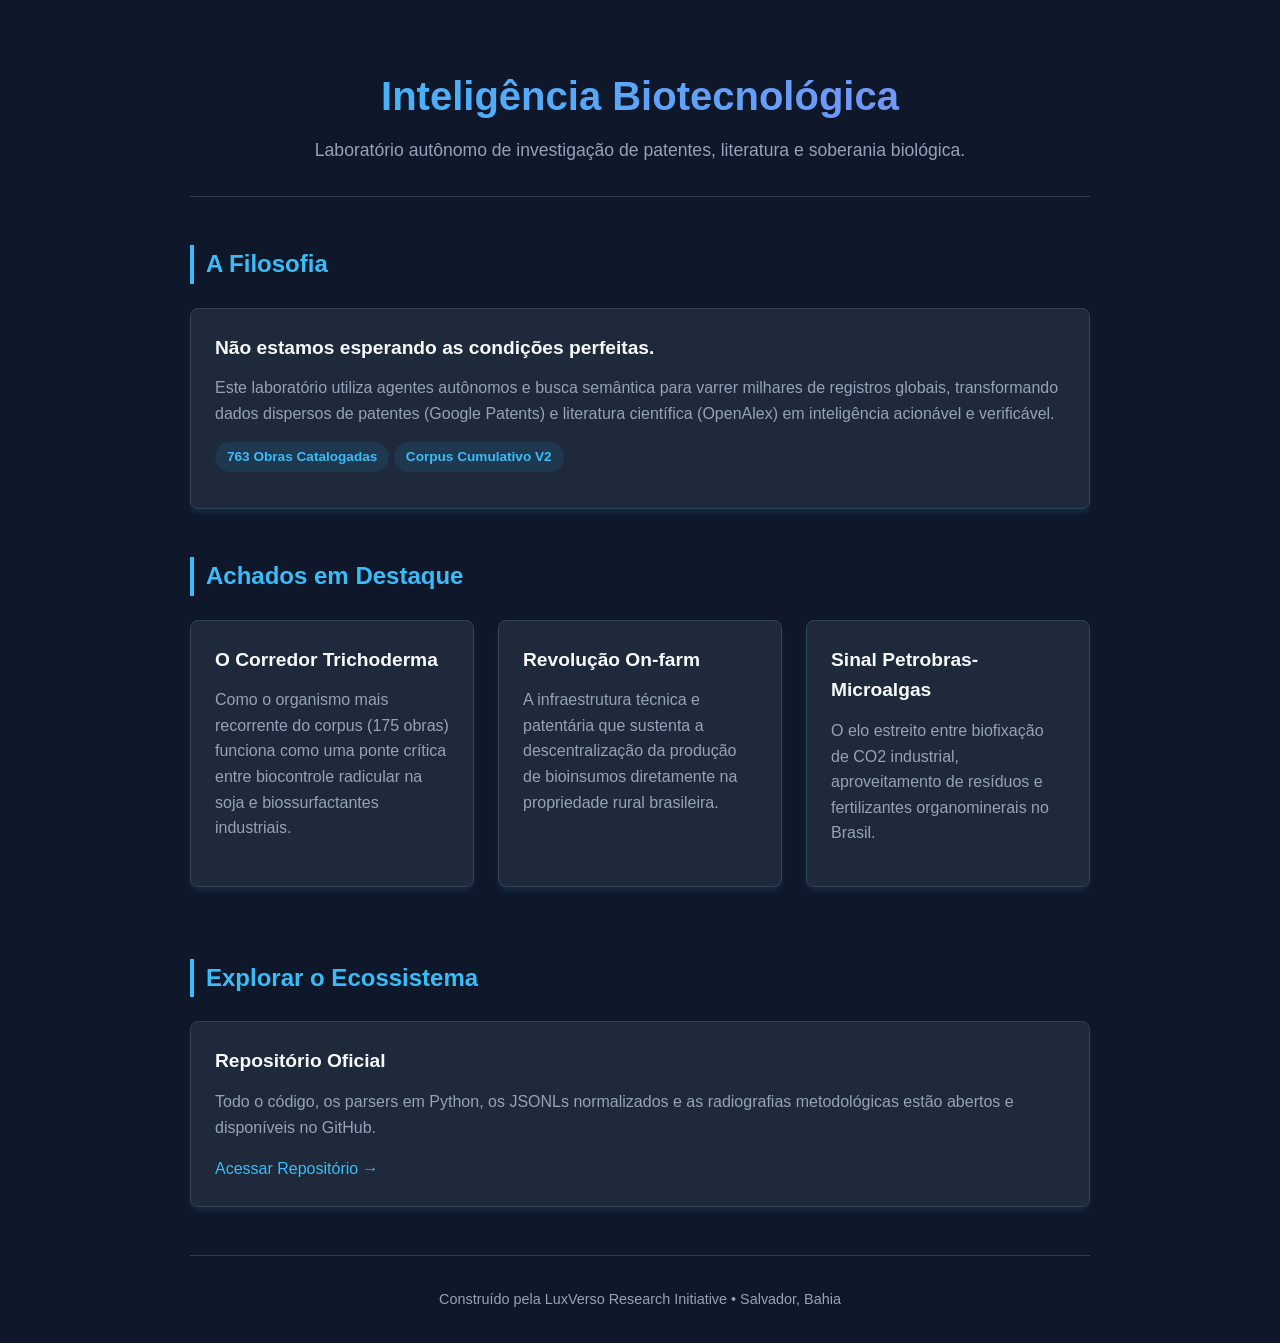
==== site/index.html @ e5f2299e "ci: publish project showcase through GitHub Pages" ====
<!DOCTYPE html>
<html lang="pt-BR">
<head>
    <meta charset="UTF-8">
    <meta name="viewport" content="width=device-width, initial-scale=1.0">
    <title>Inteligência Biotecnológica Agropecuária | Laboratório de Fronteira</title>
    <style>
        :root {
            --bg-color: #0f172a;
            --card-bg: #1e293b;
            --text-primary: #f8fafc;
            --text-secondary: #94a3b8;
            --accent: #38bdf8;
            --accent-glow: rgba(56, 189, 248, 0.15);
            --border: #334155;
        }
        * {
            box-sizing: border-box;
            margin: 0;
            padding: 0;
        }
        body {
            font-family: -apple-system, BlinkMacSystemFont, "Segoe UI", Roboto, Helvetica, Arial, sans-serif;
            background-color: var(--bg-color);
            color: var(--text-primary);
            line-height: 1.6;
            padding: 2rem 1rem;
        }
        .container {
            max-width: 900px;
            margin: 0 auto;
        }
        header {
            text-align: center;
            margin-bottom: 3rem;
            padding: 2rem 0;
            border-bottom: 1px solid var(--border);
        }
        header h1 {
            font-size: 2.5rem;
            margin-bottom: 0.5rem;
            background: linear-gradient(to right, #38bdf8, #818cf8);
            -webkit-background-clip: text;
            -webkit-text-fill-color: transparent;
        }
        header p {
            color: var(--text-secondary);
            font-size: 1.1rem;
        }
        section {
            margin-bottom: 3rem;
        }
        h2 {
            font-size: 1.5rem;
            margin-bottom: 1.5rem;
            color: var(--accent);
            border-left: 4px solid var(--accent);
            padding-left: 0.75rem;
        }
        .card {
            background-color: var(--card-bg);
            border: 1px solid var(--border);
            border-radius: 8px;
            padding: 1.5rem;
            margin-bottom: 1.5rem;
            box-shadow: 0 4px 6px -1px var(--accent-glow);
        }
        .card h3 {
            margin-bottom: 0.75rem;
            font-size: 1.2rem;
        }
        .card p {
            color: var(--text-secondary);
            margin-bottom: 1rem;
        }
        .grid {
            display: grid;
            grid-template-columns: repeat(auto-fit, minmax(280px, 1fr));
            gap: 1.5rem;
        }
        .badge {
            display: inline-block;
            background: rgba(56, 189, 248, 0.1);
            color: var(--accent);
            padding: 0.25rem 0.75rem;
            border-radius: 9999px;
            font-size: 0.85rem;
            font-weight: 600;
            margin-bottom: 0.75rem;
        }
        footer {
            text-align: center;
            padding-top: 2rem;
            border-top: 1px solid var(--border);
            color: var(--text-secondary);
            font-size: 0.9rem;
        }
        a {
            color: var(--accent);
            text-decoration: none;
        }
        a:hover {
            text-decoration: underline;
        }
    </style>
</head>
<body>
    <div class="container">
        <header>
            <h1>Inteligência Biotecnológica</h1>
            <p>Laboratório autônomo de investigação de patentes, literatura e soberania biológica.</p>
        </header>

        <section>
            <h2>A Filosofia</h2>
            <div class="card">
                <h3>Não estamos esperando as condições perfeitas.</h3>
                <p>Este laboratório utiliza agentes autônomos e busca semântica para varrer milhares de registros globais, transformando dados dispersos de patentes (Google Patents) e literatura científica (OpenAlex) em inteligência acionável e verificável.</p>
                <span class="badge">763 Obras Catalogadas</span>
                <span class="badge">Corpus Cumulativo V2</span>
            </div>
        </section>

        <section>
            <h2>Achados em Destaque</h2>
            <div class="grid">
                <div class="card">
                    <h3>O Corredor Trichoderma</h3>
                    <p>Como o organismo mais recorrente do corpus (175 obras) funciona como uma ponte crítica entre biocontrole radicular na soja e biossurfactantes industriais.</p>
                </div>
                <div class="card">
                    <h3>Revolução On-farm</h3>
                    <p>A infraestrutura técnica e patentária que sustenta a descentralização da produção de bioinsumos diretamente na propriedade rural brasileira.</p>
                </div>
                <div class="card">
                    <h3>Sinal Petrobras-Microalgas</h3>
                    <p>O elo estreito entre biofixação de CO2 industrial, aproveitamento de resíduos e fertilizantes organominerais no Brasil.</p>
                </div>
            </div>
        </section>

        <section>
            <h2>Explorar o Ecossistema</h2>
            <div class="card">
                <h3>Repositório Oficial</h3>
                <p>Todo o código, os parsers em Python, os JSONLs normalizados e as radiografias metodológicas estão abertos e disponíveis no GitHub.</p>
                <a href="https://github.com/viniburilux/inteligencia-biotecnologica-agropecuaria" target="_blank">Acessar Repositório →</a>
            </div>
        </section>

        <footer>
            <p>Construído pela LuxVerso Research Initiative • Salvador, Bahia</p>
        </footer>
    </div>
</body>
</html>
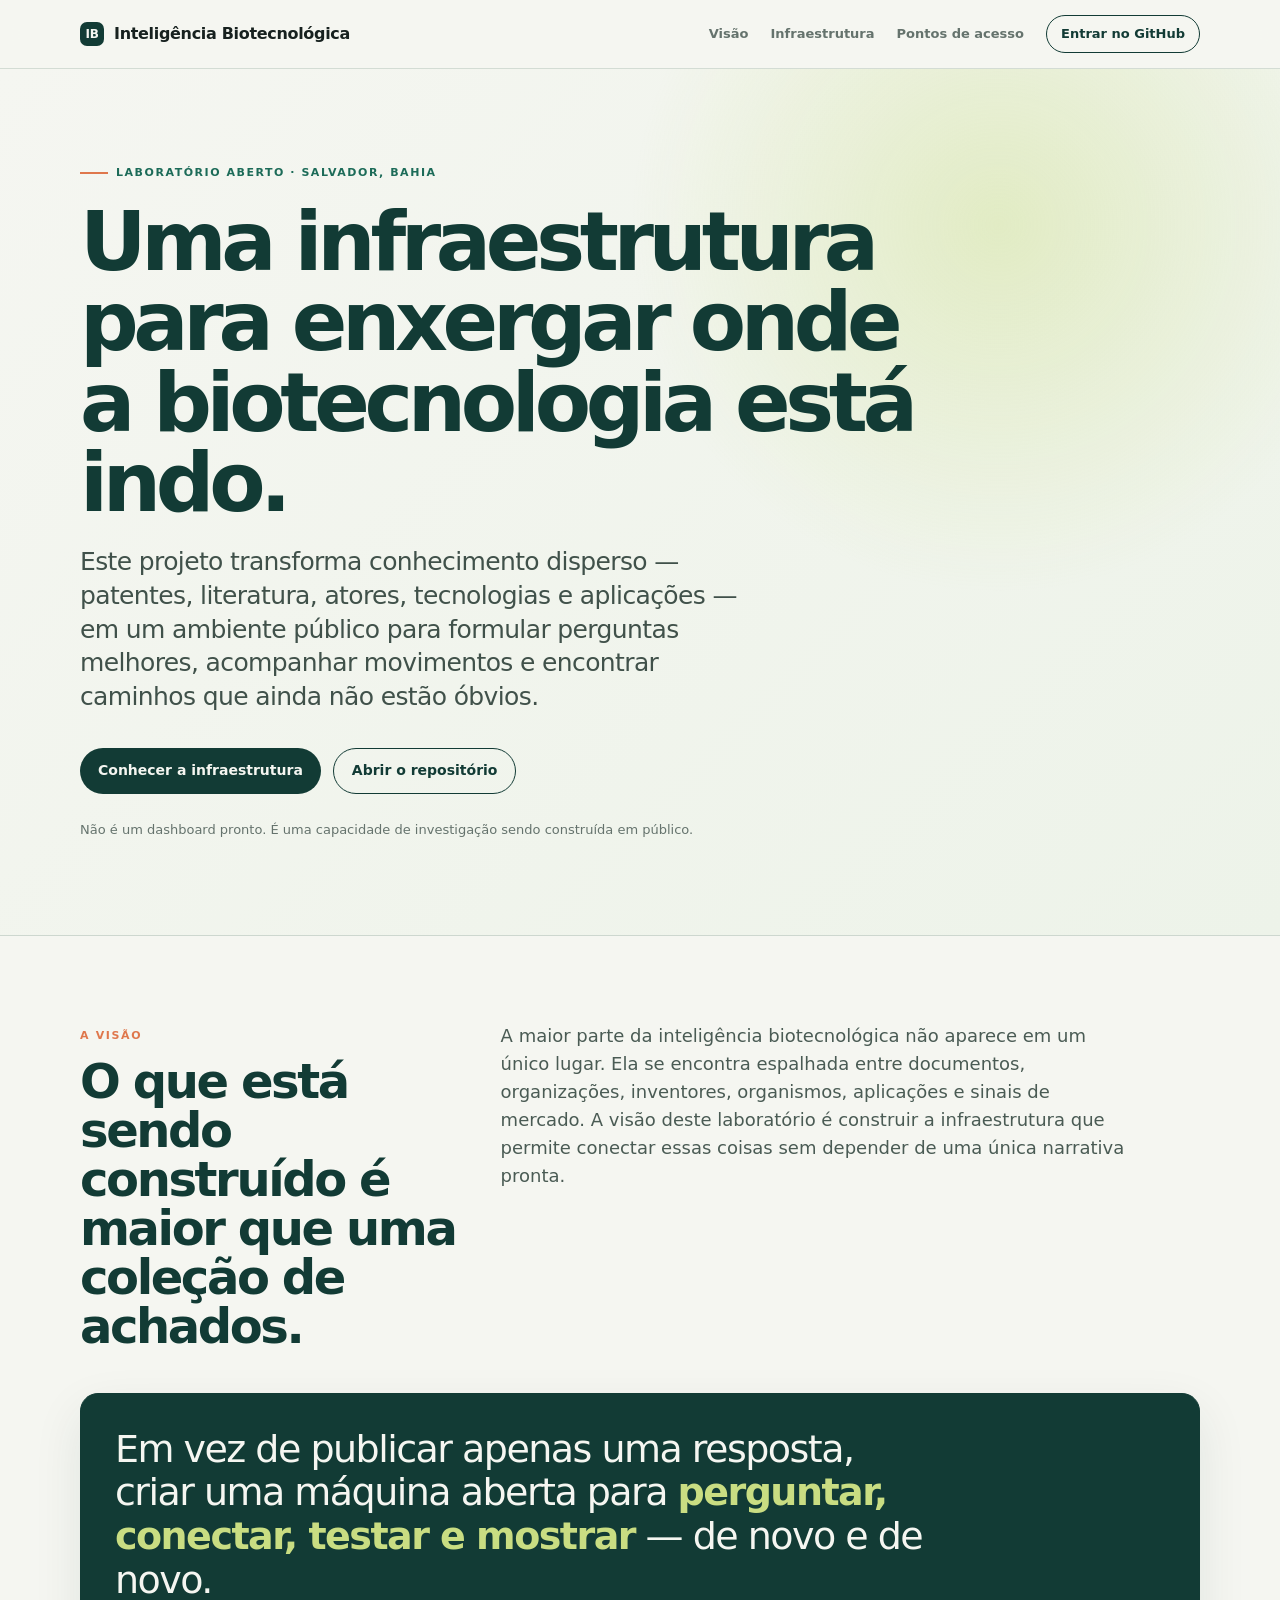
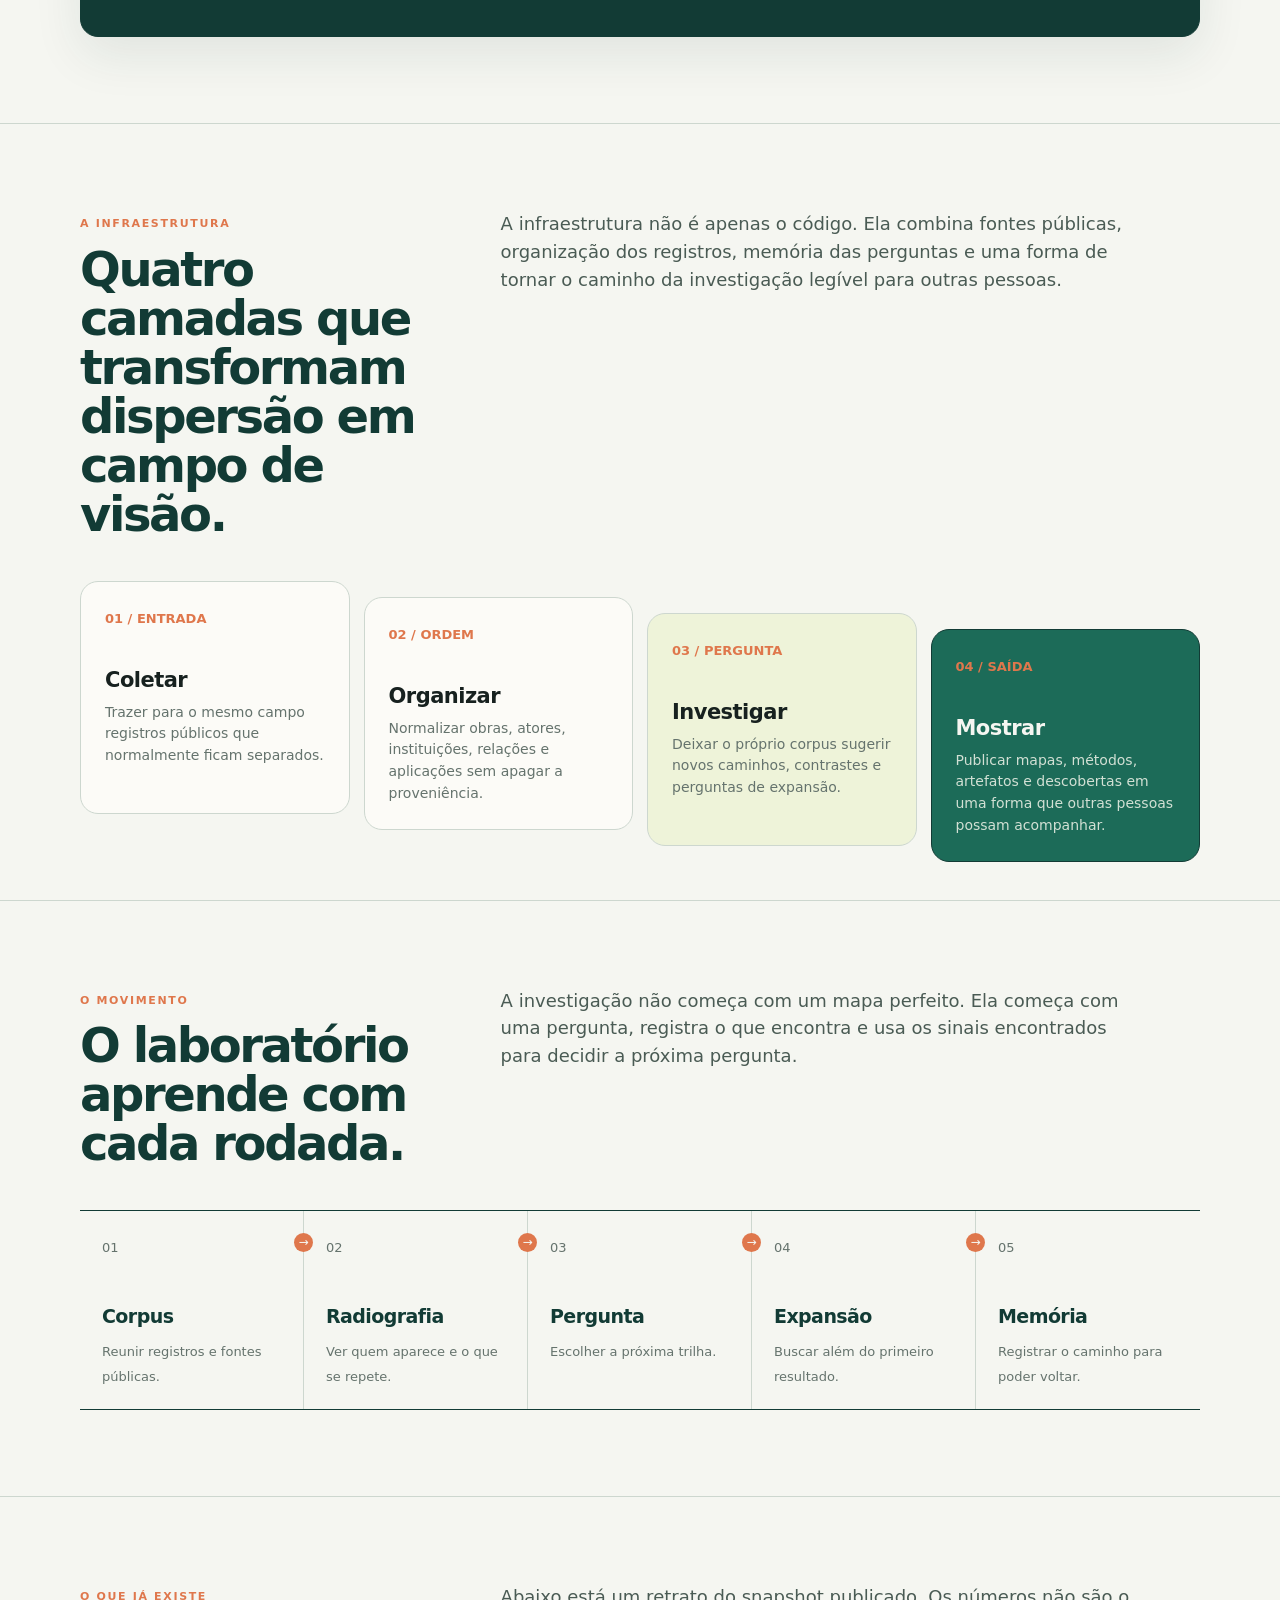
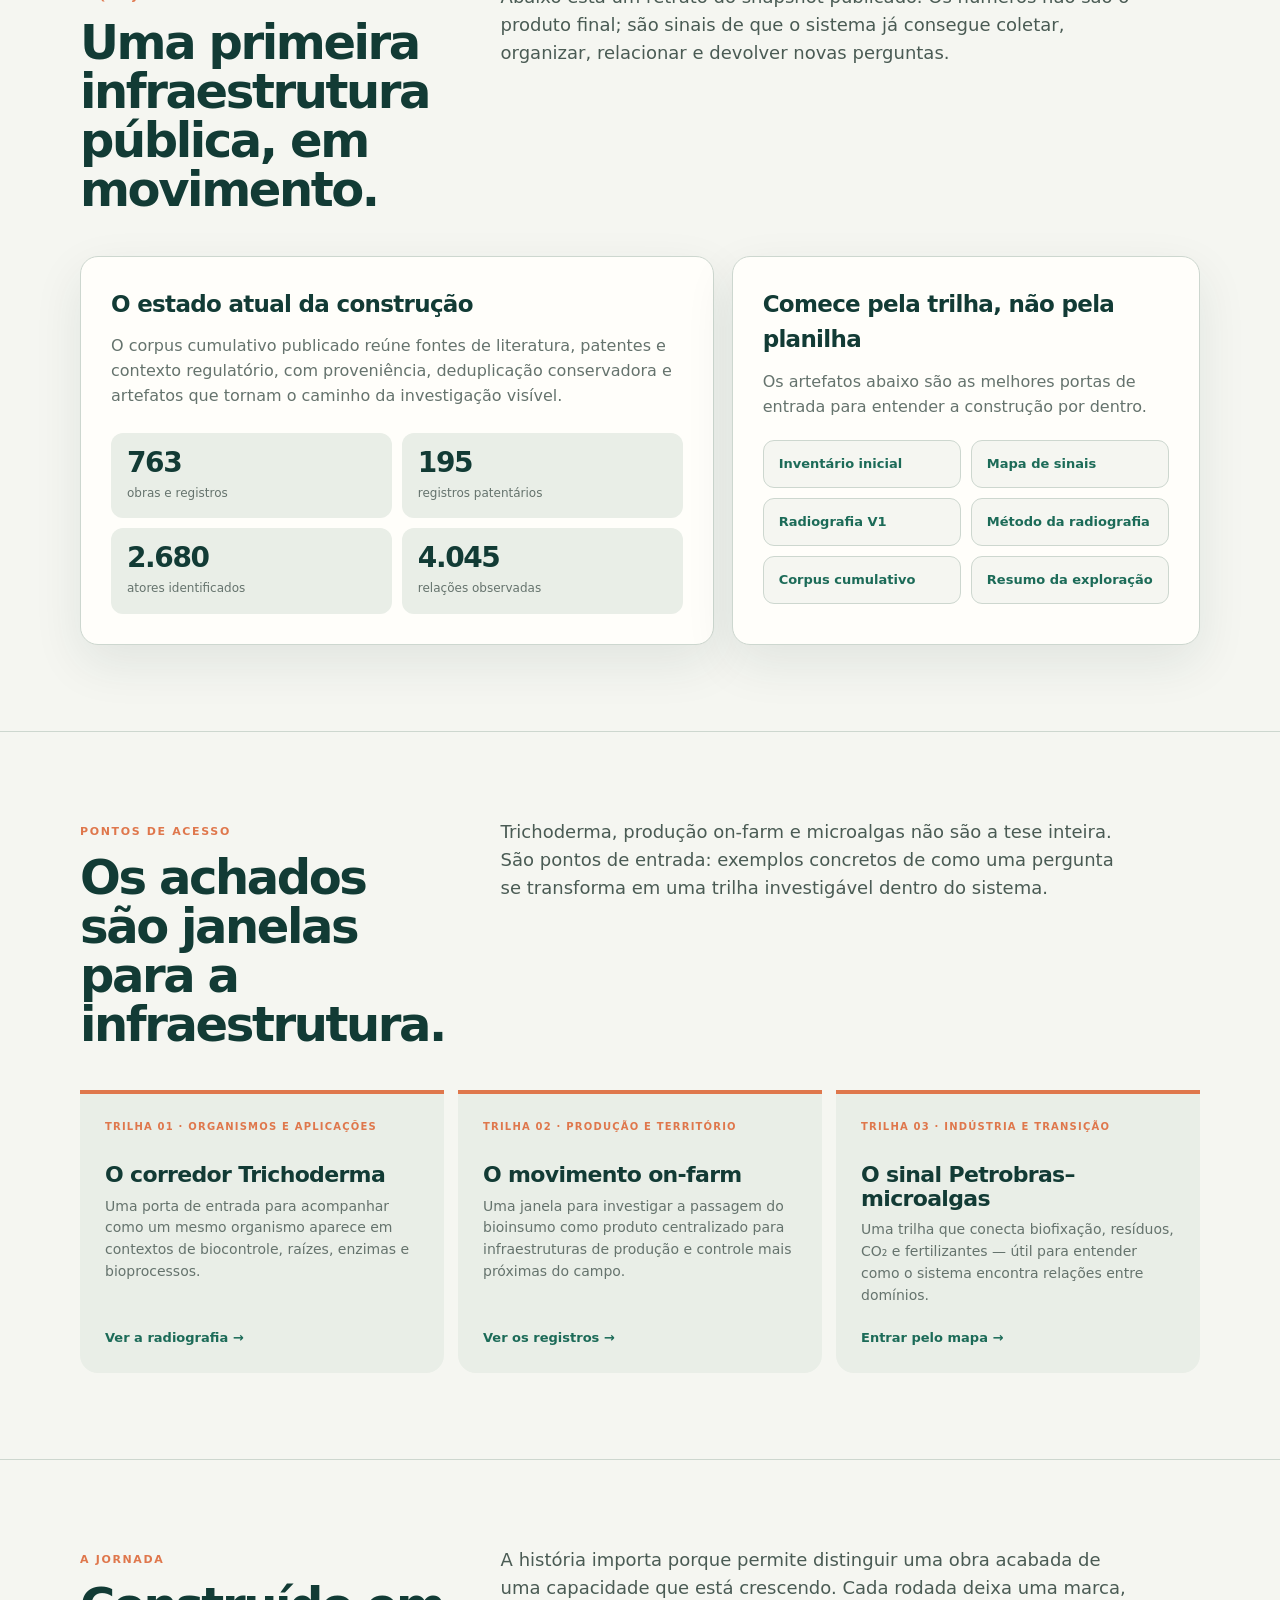
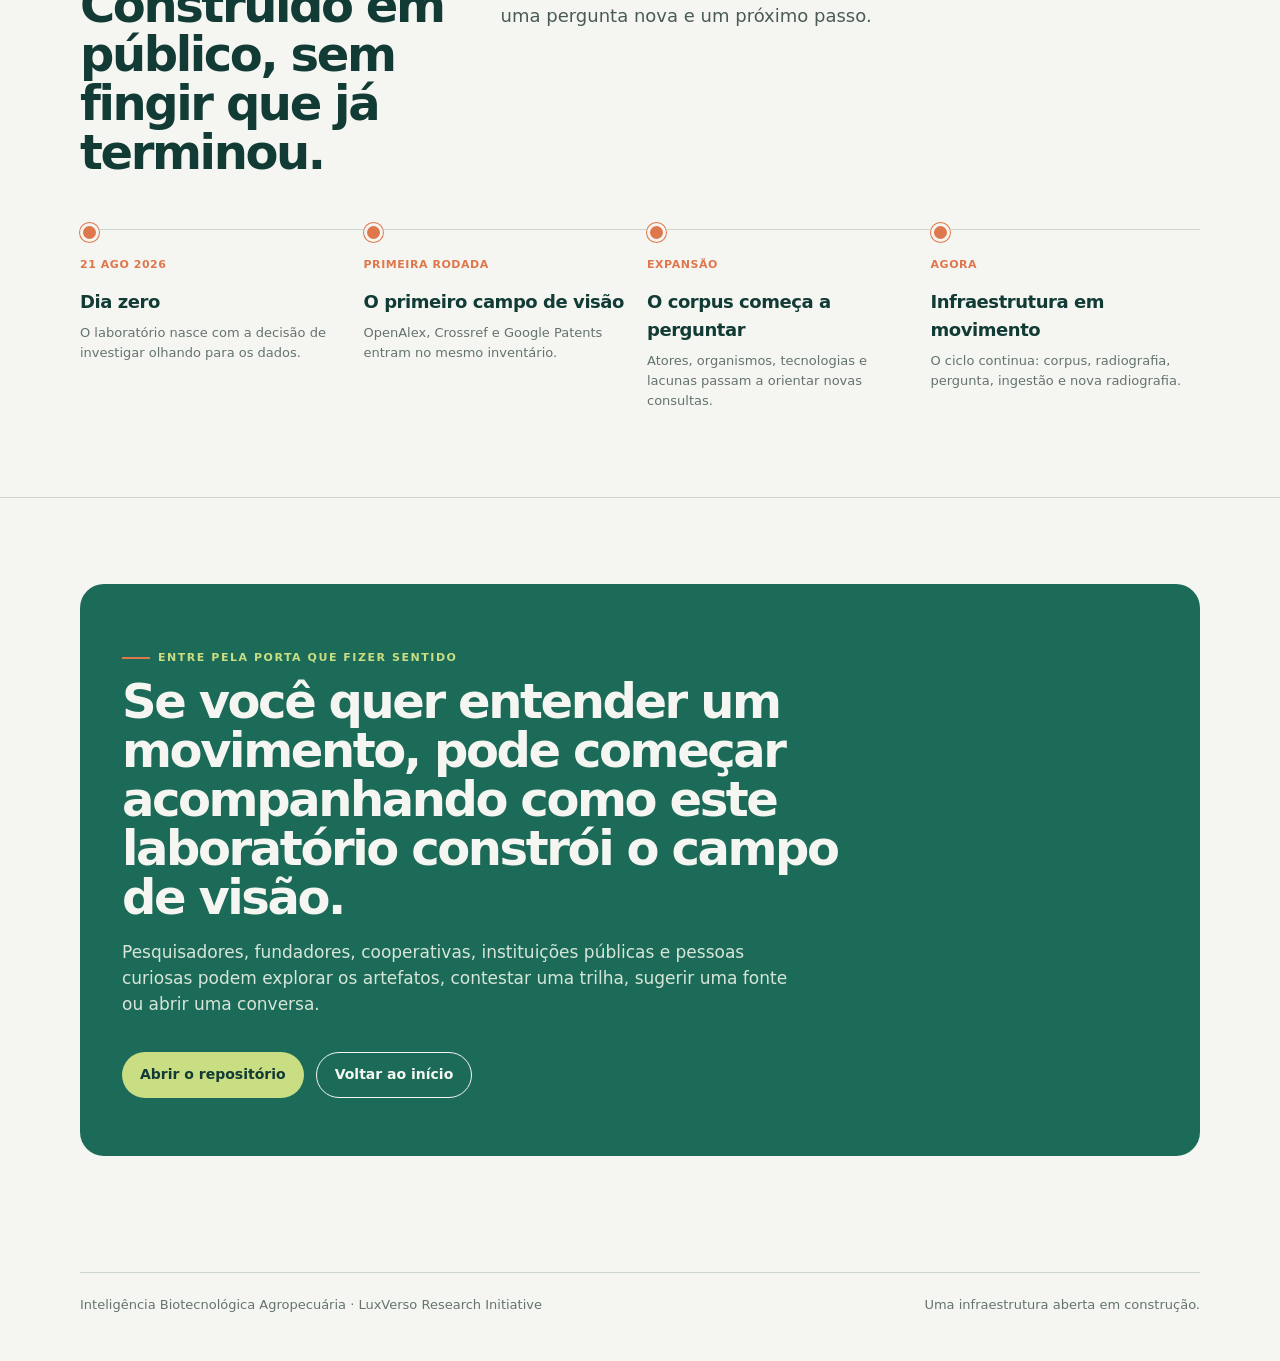
==== commit db0c240e: "feat: lead with infrastructure vision on public site" ====
--- a/site/index.html
+++ b/site/index.html
@@ -1,156 +1,289 @@
-<!DOCTYPE html>
+<!doctype html>
 <html lang="pt-BR">
 <head>
-    <meta charset="UTF-8">
-    <meta name="viewport" content="width=device-width, initial-scale=1.0">
-    <title>Inteligência Biotecnológica Agropecuária | Laboratório de Fronteira</title>
-    <style>
-        :root {
-            --bg-color: #0f172a;
-            --card-bg: #1e293b;
-            --text-primary: #f8fafc;
-            --text-secondary: #94a3b8;
-            --accent: #38bdf8;
-            --accent-glow: rgba(56, 189, 248, 0.15);
-            --border: #334155;
-        }
-        * {
-            box-sizing: border-box;
-            margin: 0;
-            padding: 0;
-        }
-        body {
-            font-family: -apple-system, BlinkMacSystemFont, "Segoe UI", Roboto, Helvetica, Arial, sans-serif;
-            background-color: var(--bg-color);
-            color: var(--text-primary);
-            line-height: 1.6;
-            padding: 2rem 1rem;
-        }
-        .container {
-            max-width: 900px;
-            margin: 0 auto;
-        }
-        header {
-            text-align: center;
-            margin-bottom: 3rem;
-            padding: 2rem 0;
-            border-bottom: 1px solid var(--border);
-        }
-        header h1 {
-            font-size: 2.5rem;
-            margin-bottom: 0.5rem;
-            background: linear-gradient(to right, #38bdf8, #818cf8);
-            -webkit-background-clip: text;
-            -webkit-text-fill-color: transparent;
-        }
-        header p {
-            color: var(--text-secondary);
-            font-size: 1.1rem;
-        }
-        section {
-            margin-bottom: 3rem;
-        }
-        h2 {
-            font-size: 1.5rem;
-            margin-bottom: 1.5rem;
-            color: var(--accent);
-            border-left: 4px solid var(--accent);
-            padding-left: 0.75rem;
-        }
-        .card {
-            background-color: var(--card-bg);
-            border: 1px solid var(--border);
-            border-radius: 8px;
-            padding: 1.5rem;
-            margin-bottom: 1.5rem;
-            box-shadow: 0 4px 6px -1px var(--accent-glow);
-        }
-        .card h3 {
-            margin-bottom: 0.75rem;
-            font-size: 1.2rem;
-        }
-        .card p {
-            color: var(--text-secondary);
-            margin-bottom: 1rem;
-        }
-        .grid {
-            display: grid;
-            grid-template-columns: repeat(auto-fit, minmax(280px, 1fr));
-            gap: 1.5rem;
-        }
-        .badge {
-            display: inline-block;
-            background: rgba(56, 189, 248, 0.1);
-            color: var(--accent);
-            padding: 0.25rem 0.75rem;
-            border-radius: 9999px;
-            font-size: 0.85rem;
-            font-weight: 600;
-            margin-bottom: 0.75rem;
-        }
-        footer {
-            text-align: center;
-            padding-top: 2rem;
-            border-top: 1px solid var(--border);
-            color: var(--text-secondary);
-            font-size: 0.9rem;
-        }
-        a {
-            color: var(--accent);
-            text-decoration: none;
-        }
-        a:hover {
-            text-decoration: underline;
-        }
-    </style>
+  <meta charset="utf-8">
+  <meta name="viewport" content="width=device-width, initial-scale=1">
+  <meta name="description" content="Uma infraestrutura aberta para transformar conhecimento biotecnológico disperso em inteligência investigável.">
+  <title>Inteligência Biotecnológica Agropecuária — Infraestrutura aberta</title>
+  <style>
+    :root {
+      --ink: #17211f;
+      --muted: #65736d;
+      --paper: #f5f6f1;
+      --paper-2: #e9eee7;
+      --line: #cdd7cf;
+      --deep: #123b35;
+      --green: #1c6b58;
+      --lime: #c9dd82;
+      --orange: #df774c;
+      --white: #fffefa;
+      --shadow: 0 18px 50px rgba(18, 59, 53, .09);
+      --radius: 18px;
+    }
+    * { box-sizing: border-box; }
+    html { scroll-behavior: smooth; }
+    body {
+      margin: 0;
+      color: var(--ink);
+      background: var(--paper);
+      font-family: Inter, ui-sans-serif, system-ui, -apple-system, BlinkMacSystemFont, "Segoe UI", sans-serif;
+      line-height: 1.55;
+    }
+    a { color: inherit; }
+    .wrap { width: min(1120px, calc(100% - 40px)); margin: 0 auto; }
+    .topbar {
+      position: sticky;
+      top: 0;
+      z-index: 10;
+      background: rgba(245, 246, 241, .88);
+      border-bottom: 1px solid rgba(205, 215, 207, .85);
+      backdrop-filter: blur(14px);
+    }
+    .nav { min-height: 68px; display: flex; align-items: center; justify-content: space-between; gap: 20px; }
+    .brand { display: inline-flex; align-items: center; gap: 10px; text-decoration: none; font-weight: 800; letter-spacing: -.02em; }
+    .mark { width: 24px; height: 24px; display: grid; place-items: center; color: var(--paper); background: var(--deep); border-radius: 7px; font-size: 12px; font-weight: 900; }
+    .navlinks { display: flex; align-items: center; gap: 22px; color: var(--muted); font-size: 13px; font-weight: 650; }
+    .navlinks a { text-decoration: none; }
+    .navlinks a:hover { color: var(--green); }
+    .nav-cta { color: var(--deep) !important; border: 1px solid var(--deep); border-radius: 999px; padding: 8px 14px; }
+    .hero { padding: 88px 0 82px; background: radial-gradient(circle at 78% 18%, rgba(201, 221, 130, .38), transparent 30%), linear-gradient(135deg, var(--paper) 0%, #edf3e9 100%); border-bottom: 1px solid var(--line); }
+    .eyebrow { display: inline-flex; align-items: center; gap: 8px; color: var(--green); text-transform: uppercase; letter-spacing: .14em; font-size: 11px; font-weight: 850; }
+    .eyebrow::before { content: ""; width: 28px; height: 2px; background: var(--orange); }
+    h1 { max-width: 880px; margin: 20px 0 22px; color: var(--deep); font-size: clamp(44px, 7vw, 82px); line-height: .98; letter-spacing: -.065em; font-weight: 840; }
+    .hero-lede { max-width: 700px; margin: 0; color: #40514a; font-size: clamp(19px, 2.4vw, 25px); line-height: 1.35; letter-spacing: -.025em; }
+    .hero-actions { display: flex; flex-wrap: wrap; gap: 12px; margin-top: 34px; }
+    .button { display: inline-flex; align-items: center; justify-content: center; min-height: 46px; padding: 0 18px; border-radius: 999px; text-decoration: none; font-size: 14px; font-weight: 800; transition: transform .2s ease, box-shadow .2s ease, background .2s ease; }
+    .button:hover { transform: translateY(-2px); box-shadow: 0 10px 24px rgba(18, 59, 53, .13); }
+    .button-primary { color: var(--paper); background: var(--deep); }
+    .button-secondary { color: var(--deep); border: 1px solid var(--deep); background: transparent; }
+    .hero-note { margin-top: 26px; color: var(--muted); font-size: 13px; }
+    .section { padding: 86px 0; }
+    .section + .section { border-top: 1px solid var(--line); }
+    .section-head { display: grid; grid-template-columns: minmax(240px, .7fr) minmax(0, 1.3fr); gap: 44px; align-items: start; margin-bottom: 42px; }
+    .section-kicker { color: var(--orange); text-transform: uppercase; letter-spacing: .15em; font-size: 11px; font-weight: 850; }
+    h2 { margin: 10px 0 0; color: var(--deep); font-size: clamp(30px, 4vw, 48px); line-height: 1.02; letter-spacing: -.05em; }
+    .section-intro { max-width: 630px; margin: 0; color: #4a5b54; font-size: 18px; line-height: 1.55; }
+    .statement { padding: 34px; border: 1px solid var(--deep); border-radius: var(--radius); color: var(--paper); background: var(--deep); box-shadow: var(--shadow); }
+    .statement p { max-width: 820px; margin: 0; font-size: clamp(24px, 3.2vw, 38px); line-height: 1.15; letter-spacing: -.04em; }
+    .statement strong { color: var(--lime); font-weight: 800; }
+    .layers { display: grid; grid-template-columns: repeat(4, 1fr); gap: 14px; }
+    .layer { min-height: 210px; padding: 24px; border: 1px solid var(--line); border-radius: var(--radius); background: rgba(255, 254, 250, .72); }
+    .layer:nth-child(2) { transform: translateY(16px); }
+    .layer:nth-child(3) { transform: translateY(32px); background: #eef3d9; }
+    .layer:nth-child(4) { transform: translateY(48px); color: var(--paper); border-color: var(--deep); background: var(--green); }
+    .number { color: var(--orange); font-size: 13px; font-weight: 900; }
+    .layer h3 { margin: 38px 0 10px; color: inherit; font-size: 21px; line-height: 1.1; letter-spacing: -.025em; }
+    .layer p { margin: 0; color: var(--muted); font-size: 14px; }
+    .layer:nth-child(4) p { color: #d2e0d4; }
+    .cycle { display: grid; grid-template-columns: repeat(5, 1fr); gap: 0; border-top: 1px solid var(--deep); border-bottom: 1px solid var(--deep); }
+    .cycle-step { position: relative; min-height: 170px; padding: 24px 22px 20px; border-right: 1px solid var(--line); }
+    .cycle-step:last-child { border-right: 0; }
+    .cycle-step::after { content: "→"; position: absolute; right: -10px; top: 22px; z-index: 1; width: 19px; height: 19px; color: var(--paper); background: var(--orange); border-radius: 50%; text-align: center; line-height: 18px; font-size: 12px; }
+    .cycle-step:last-child::after { display: none; }
+    .cycle-step strong { display: block; margin: 42px 0 8px; color: var(--deep); font-size: 19px; letter-spacing: -.03em; }
+    .cycle-step span { color: var(--muted); font-size: 13px; }
+    .proof-grid { display: grid; grid-template-columns: 1.15fr .85fr; gap: 18px; }
+    .proof-card { padding: 30px; border-radius: var(--radius); background: var(--white); border: 1px solid var(--line); box-shadow: var(--shadow); }
+    .proof-card h3 { margin: 0 0 12px; color: var(--deep); font-size: 23px; letter-spacing: -.03em; }
+    .proof-card p { margin: 0; color: var(--muted); }
+    .stats { display: grid; grid-template-columns: repeat(2, 1fr); gap: 10px; margin-top: 24px; }
+    .stat { padding: 16px; border-radius: 12px; background: var(--paper-2); }
+    .stat b { display: block; color: var(--deep); font-size: 28px; line-height: 1; letter-spacing: -.05em; }
+    .stat span { display: block; margin-top: 7px; color: var(--muted); font-size: 12px; }
+    .manifest { display: grid; grid-template-columns: repeat(2, 1fr); gap: 10px; margin-top: 20px; }
+    .manifest a { display: block; padding: 13px 15px; border: 1px solid var(--line); border-radius: 11px; color: var(--green); background: var(--paper); text-decoration: none; font-size: 13px; font-weight: 750; }
+    .manifest a:hover { border-color: var(--green); background: #eff5e9; }
+    .access-grid { display: grid; grid-template-columns: repeat(3, 1fr); gap: 14px; }
+    .access { display: flex; flex-direction: column; min-height: 270px; padding: 25px; border-top: 4px solid var(--orange); border-radius: 0 0 var(--radius) var(--radius); background: var(--paper-2); }
+    .access small { color: var(--orange); text-transform: uppercase; letter-spacing: .12em; font-size: 10px; font-weight: 900; }
+    .access h3 { margin: 28px 0 9px; color: var(--deep); font-size: 22px; line-height: 1.08; letter-spacing: -.03em; }
+    .access p { margin: 0; color: var(--muted); font-size: 14px; }
+    .access a { margin-top: auto; padding-top: 22px; color: var(--green); font-size: 13px; font-weight: 850; text-decoration: none; }
+    .timeline { position: relative; display: grid; grid-template-columns: repeat(4, 1fr); gap: 14px; }
+    .timeline::before { content: ""; position: absolute; top: 10px; left: 0; right: 0; height: 1px; background: var(--line); }
+    .moment { position: relative; padding-top: 32px; }
+    .moment::before { content: ""; position: absolute; top: 4px; left: 0; width: 13px; height: 13px; border: 3px solid var(--paper); border-radius: 50%; background: var(--orange); box-shadow: 0 0 0 1px var(--orange); }
+    .moment time { color: var(--orange); font-size: 11px; font-weight: 900; letter-spacing: .05em; }
+    .moment h3 { margin: 12px 0 7px; color: var(--deep); font-size: 18px; letter-spacing: -.025em; }
+    .moment p { margin: 0; color: var(--muted); font-size: 13px; }
+    .invite { padding: 58px 42px; border-radius: 24px; color: var(--paper); background: var(--green); }
+    .invite h2 { max-width: 720px; color: var(--paper); }
+    .invite p { max-width: 670px; color: #d7e5d9; font-size: 17px; }
+    .invite .button-primary { color: var(--deep); background: var(--lime); }
+    footer { padding: 30px 0 46px; color: var(--muted); font-size: 13px; }
+    .footer-row { display: flex; justify-content: space-between; align-items: center; gap: 20px; border-top: 1px solid var(--line); padding-top: 22px; }
+    @media (max-width: 820px) {
+      .navlinks a:not(.nav-cta) { display: none; }
+      .hero { padding: 64px 0; }
+      .section { padding: 64px 0; }
+      .section-head, .proof-grid { grid-template-columns: 1fr; gap: 18px; }
+      .layers { grid-template-columns: repeat(2, 1fr); }
+      .layer:nth-child(2), .layer:nth-child(3), .layer:nth-child(4) { transform: none; }
+      .cycle { grid-template-columns: 1fr; border-bottom: 0; }
+      .cycle-step { min-height: auto; border-right: 0; border-bottom: 1px solid var(--line); }
+      .cycle-step::after { content: "↓"; top: auto; bottom: -10px; right: 50%; }
+      .cycle-step strong { margin-top: 18px; }
+      .access-grid, .timeline { grid-template-columns: 1fr; }
+      .timeline::before { left: 5px; top: 0; bottom: 0; width: 1px; height: auto; }
+      .moment { padding: 0 0 26px 28px; }
+      .moment::before { top: 2px; left: 0; }
+      .invite { padding: 38px 26px; }
+    }
+    @media (max-width: 520px) {
+      .wrap { width: min(100% - 28px, 1120px); }
+      h1 { font-size: 49px; }
+      .layers, .stats, .manifest { grid-template-columns: 1fr; }
+      .footer-row { align-items: flex-start; flex-direction: column; }
+    }
+    @media (prefers-reduced-motion: reduce) { html { scroll-behavior: auto; } .button { transition: none; } }
+  </style>
 </head>
 <body>
-    <div class="container">
-        <header>
-            <h1>Inteligência Biotecnológica</h1>
-            <p>Laboratório autônomo de investigação de patentes, literatura e soberania biológica.</p>
-        </header>
-
-        <section>
-            <h2>A Filosofia</h2>
-            <div class="card">
-                <h3>Não estamos esperando as condições perfeitas.</h3>
-                <p>Este laboratório utiliza agentes autônomos e busca semântica para varrer milhares de registros globais, transformando dados dispersos de patentes (Google Patents) e literatura científica (OpenAlex) em inteligência acionável e verificável.</p>
-                <span class="badge">763 Obras Catalogadas</span>
-                <span class="badge">Corpus Cumulativo V2</span>
+  <div class="topbar">
+    <nav class="nav wrap" aria-label="Navegação principal">
+      <a class="brand" href="#top"><span class="mark">IB</span><span>Inteligência Biotecnológica</span></a>
+      <div class="navlinks">
+        <a href="#visao">Visão</a>
+        <a href="#infraestrutura">Infraestrutura</a>
+        <a href="#pontos-de-acesso">Pontos de acesso</a>
+        <a class="nav-cta" href="https://github.com/viniburilux/inteligencia-biotecnologica-agropecuaria" target="_blank" rel="noreferrer">Entrar no GitHub</a>
+      </div>
+    </nav>
+  </div>
+
+  <main id="top">
+    <header class="hero">
+      <div class="wrap">
+        <span class="eyebrow">Laboratório aberto · Salvador, Bahia</span>
+        <h1>Uma infraestrutura para enxergar onde a biotecnologia está indo.</h1>
+        <p class="hero-lede">Este projeto transforma conhecimento disperso — patentes, literatura, atores, tecnologias e aplicações — em um ambiente público para formular perguntas melhores, acompanhar movimentos e encontrar caminhos que ainda não estão óbvios.</p>
+        <div class="hero-actions">
+          <a class="button button-primary" href="#infraestrutura">Conhecer a infraestrutura</a>
+          <a class="button button-secondary" href="https://github.com/viniburilux/inteligencia-biotecnologica-agropecuaria" target="_blank" rel="noreferrer">Abrir o repositório</a>
+        </div>
+        <p class="hero-note">Não é um dashboard pronto. É uma capacidade de investigação sendo construída em público.</p>
+      </div>
+    </header>
+
+    <section class="section" id="visao">
+      <div class="wrap">
+        <div class="section-head">
+          <div><span class="section-kicker">A visão</span><h2>O que está sendo construído é maior que uma coleção de achados.</h2></div>
+          <p class="section-intro">A maior parte da inteligência biotecnológica não aparece em um único lugar. Ela se encontra espalhada entre documentos, organizações, inventores, organismos, aplicações e sinais de mercado. A visão deste laboratório é construir a infraestrutura que permite conectar essas coisas sem depender de uma única narrativa pronta.</p>
+        </div>
+        <div class="statement">
+          <p>Em vez de publicar apenas uma resposta, criar uma máquina aberta para <strong>perguntar, conectar, testar e mostrar</strong> — de novo e de novo.</p>
+        </div>
+      </div>
+    </section>
+
+    <section class="section" id="infraestrutura">
+      <div class="wrap">
+        <div class="section-head">
+          <div><span class="section-kicker">A infraestrutura</span><h2>Quatro camadas que transformam dispersão em campo de visão.</h2></div>
+          <p class="section-intro">A infraestrutura não é apenas o código. Ela combina fontes públicas, organização dos registros, memória das perguntas e uma forma de tornar o caminho da investigação legível para outras pessoas.</p>
+        </div>
+        <div class="layers">
+          <article class="layer"><span class="number">01 / ENTRADA</span><h3>Coletar</h3><p>Trazer para o mesmo campo registros públicos que normalmente ficam separados.</p></article>
+          <article class="layer"><span class="number">02 / ORDEM</span><h3>Organizar</h3><p>Normalizar obras, atores, instituições, relações e aplicações sem apagar a proveniência.</p></article>
+          <article class="layer"><span class="number">03 / PERGUNTA</span><h3>Investigar</h3><p>Deixar o próprio corpus sugerir novos caminhos, contrastes e perguntas de expansão.</p></article>
+          <article class="layer"><span class="number">04 / SAÍDA</span><h3>Mostrar</h3><p>Publicar mapas, métodos, artefatos e descobertas em uma forma que outras pessoas possam acompanhar.</p></article>
+        </div>
+      </div>
+    </section>
+
+    <section class="section">
+      <div class="wrap">
+        <div class="section-head">
+          <div><span class="section-kicker">O movimento</span><h2>O laboratório aprende com cada rodada.</h2></div>
+          <p class="section-intro">A investigação não começa com um mapa perfeito. Ela começa com uma pergunta, registra o que encontra e usa os sinais encontrados para decidir a próxima pergunta.</p>
+        </div>
+        <div class="cycle" aria-label="Ciclo de investigação">
+          <div class="cycle-step"><span>01</span><strong>Corpus</strong><span>Reunir registros e fontes públicas.</span></div>
+          <div class="cycle-step"><span>02</span><strong>Radiografia</strong><span>Ver quem aparece e o que se repete.</span></div>
+          <div class="cycle-step"><span>03</span><strong>Pergunta</strong><span>Escolher a próxima trilha.</span></div>
+          <div class="cycle-step"><span>04</span><strong>Expansão</strong><span>Buscar além do primeiro resultado.</span></div>
+          <div class="cycle-step"><span>05</span><strong>Memória</strong><span>Registrar o caminho para poder voltar.</span></div>
+        </div>
+      </div>
+    </section>
+
+    <section class="section" id="o-que-existe">
+      <div class="wrap">
+        <div class="section-head">
+          <div><span class="section-kicker">O que já existe</span><h2>Uma primeira infraestrutura pública, em movimento.</h2></div>
+          <p class="section-intro">Abaixo está um retrato do snapshot publicado. Os números não são o produto final; são sinais de que o sistema já consegue coletar, organizar, relacionar e devolver novas perguntas.</p>
+        </div>
+        <div class="proof-grid">
+          <article class="proof-card">
+            <h3>O estado atual da construção</h3>
+            <p>O corpus cumulativo publicado reúne fontes de literatura, patentes e contexto regulatório, com proveniência, deduplicação conservadora e artefatos que tornam o caminho da investigação visível.</p>
+            <div class="stats">
+              <div class="stat"><b>763</b><span>obras e registros</span></div>
+              <div class="stat"><b>195</b><span>registros patentários</span></div>
+              <div class="stat"><b>2.680</b><span>atores identificados</span></div>
+              <div class="stat"><b>4.045</b><span>relações observadas</span></div>
             </div>
-        </section>
-
-        <section>
-            <h2>Achados em Destaque</h2>
-            <div class="grid">
-                <div class="card">
-                    <h3>O Corredor Trichoderma</h3>
-                    <p>Como o organismo mais recorrente do corpus (175 obras) funciona como uma ponte crítica entre biocontrole radicular na soja e biossurfactantes industriais.</p>
-                </div>
-                <div class="card">
-                    <h3>Revolução On-farm</h3>
-                    <p>A infraestrutura técnica e patentária que sustenta a descentralização da produção de bioinsumos diretamente na propriedade rural brasileira.</p>
-                </div>
-                <div class="card">
-                    <h3>Sinal Petrobras-Microalgas</h3>
-                    <p>O elo estreito entre biofixação de CO2 industrial, aproveitamento de resíduos e fertilizantes organominerais no Brasil.</p>
-                </div>
+          </article>
+          <article class="proof-card">
+            <h3>Comece pela trilha, não pela planilha</h3>
+            <p>Os artefatos abaixo são as melhores portas de entrada para entender a construção por dentro.</p>
+            <div class="manifest">
+              <a href="INVENTORY_V0.md">Inventário inicial</a>
+              <a href="SIGNAL_MAP_V0.md">Mapa de sinais</a>
+              <a href="EXPLORATORY_RADIOGRAPHY_V1.md">Radiografia V1</a>
+              <a href="RADIOGRAPHY_METHOD_V1.md">Método da radiografia</a>
+              <a href="normalized_v2/">Corpus cumulativo</a>
+              <a href="EXPLORATION_CYCLE_V1_SUMMARY.md">Resumo da exploração</a>
             </div>
-        </section>
-
-        <section>
-            <h2>Explorar o Ecossistema</h2>
-            <div class="card">
-                <h3>Repositório Oficial</h3>
-                <p>Todo o código, os parsers em Python, os JSONLs normalizados e as radiografias metodológicas estão abertos e disponíveis no GitHub.</p>
-                <a href="https://github.com/viniburilux/inteligencia-biotecnologica-agropecuaria" target="_blank">Acessar Repositório →</a>
-            </div>
-        </section>
-
-        <footer>
-            <p>Construído pela LuxVerso Research Initiative • Salvador, Bahia</p>
-        </footer>
-    </div>
+          </article>
+        </div>
+      </div>
+    </section>
+
+    <section class="section" id="pontos-de-acesso">
+      <div class="wrap">
+        <div class="section-head">
+          <div><span class="section-kicker">Pontos de acesso</span><h2>Os achados são janelas para a infraestrutura.</h2></div>
+          <p class="section-intro">Trichoderma, produção on-farm e microalgas não são a tese inteira. São pontos de entrada: exemplos concretos de como uma pergunta se transforma em uma trilha investigável dentro do sistema.</p>
+        </div>
+        <div class="access-grid">
+          <article class="access"><small>Trilha 01 · Organismos e aplicações</small><h3>O corredor Trichoderma</h3><p>Uma porta de entrada para acompanhar como um mesmo organismo aparece em contextos de biocontrole, raízes, enzimas e bioprocessos.</p><a href="EXPLORATORY_RADIOGRAPHY_V1.md">Ver a radiografia →</a></article>
+          <article class="access"><small>Trilha 02 · Produção e território</small><h3>O movimento on-farm</h3><p>Uma janela para investigar a passagem do bioinsumo como produto centralizado para infraestruturas de produção e controle mais próximas do campo.</p><a href="EXPANSION_PATENT_FINDINGS_V1.md">Ver os registros →</a></article>
+          <article class="access"><small>Trilha 03 · Indústria e transição</small><h3>O sinal Petrobras–microalgas</h3><p>Uma trilha que conecta biofixação, resíduos, CO₂ e fertilizantes — útil para entender como o sistema encontra relações entre domínios.</p><a href="SIGNAL_MAP_V0.md">Entrar pelo mapa →</a></article>
+        </div>
+      </div>
+    </section>
+
+    <section class="section">
+      <div class="wrap">
+        <div class="section-head">
+          <div><span class="section-kicker">A jornada</span><h2>Construído em público, sem fingir que já terminou.</h2></div>
+          <p class="section-intro">A história importa porque permite distinguir uma obra acabada de uma capacidade que está crescendo. Cada rodada deixa uma marca, uma pergunta nova e um próximo passo.</p>
+        </div>
+        <div class="timeline">
+          <article class="moment"><time>21 AGO 2026</time><h3>Dia zero</h3><p>O laboratório nasce com a decisão de investigar olhando para os dados.</p></article>
+          <article class="moment"><time>PRIMEIRA RODADA</time><h3>O primeiro campo de visão</h3><p>OpenAlex, Crossref e Google Patents entram no mesmo inventário.</p></article>
+          <article class="moment"><time>EXPANSÃO</time><h3>O corpus começa a perguntar</h3><p>Atores, organismos, tecnologias e lacunas passam a orientar novas consultas.</p></article>
+          <article class="moment"><time>AGORA</time><h3>Infraestrutura em movimento</h3><p>O ciclo continua: corpus, radiografia, pergunta, ingestão e nova radiografia.</p></article>
+        </div>
+      </div>
+    </section>
+
+    <section class="section">
+      <div class="wrap">
+        <div class="invite">
+          <span class="eyebrow" style="color: var(--lime);">Entre pela porta que fizer sentido</span>
+          <h2>Se você quer entender um movimento, pode começar acompanhando como este laboratório constrói o campo de visão.</h2>
+          <p>Pesquisadores, fundadores, cooperativas, instituições públicas e pessoas curiosas podem explorar os artefatos, contestar uma trilha, sugerir uma fonte ou abrir uma conversa.</p>
+          <div class="hero-actions"><a class="button button-primary" href="https://github.com/viniburilux/inteligencia-biotecnologica-agropecuaria" target="_blank" rel="noreferrer">Abrir o repositório</a><a class="button button-secondary" style="color: var(--paper); border-color: var(--paper);" href="#top">Voltar ao início</a></div>
+        </div>
+      </div>
+    </section>
+  </main>
+
+  <footer>
+    <div class="wrap footer-row"><span>Inteligência Biotecnológica Agropecuária · LuxVerso Research Initiative</span><span>Uma infraestrutura aberta em construção.</span></div>
+  </footer>
 </body>
 </html>
